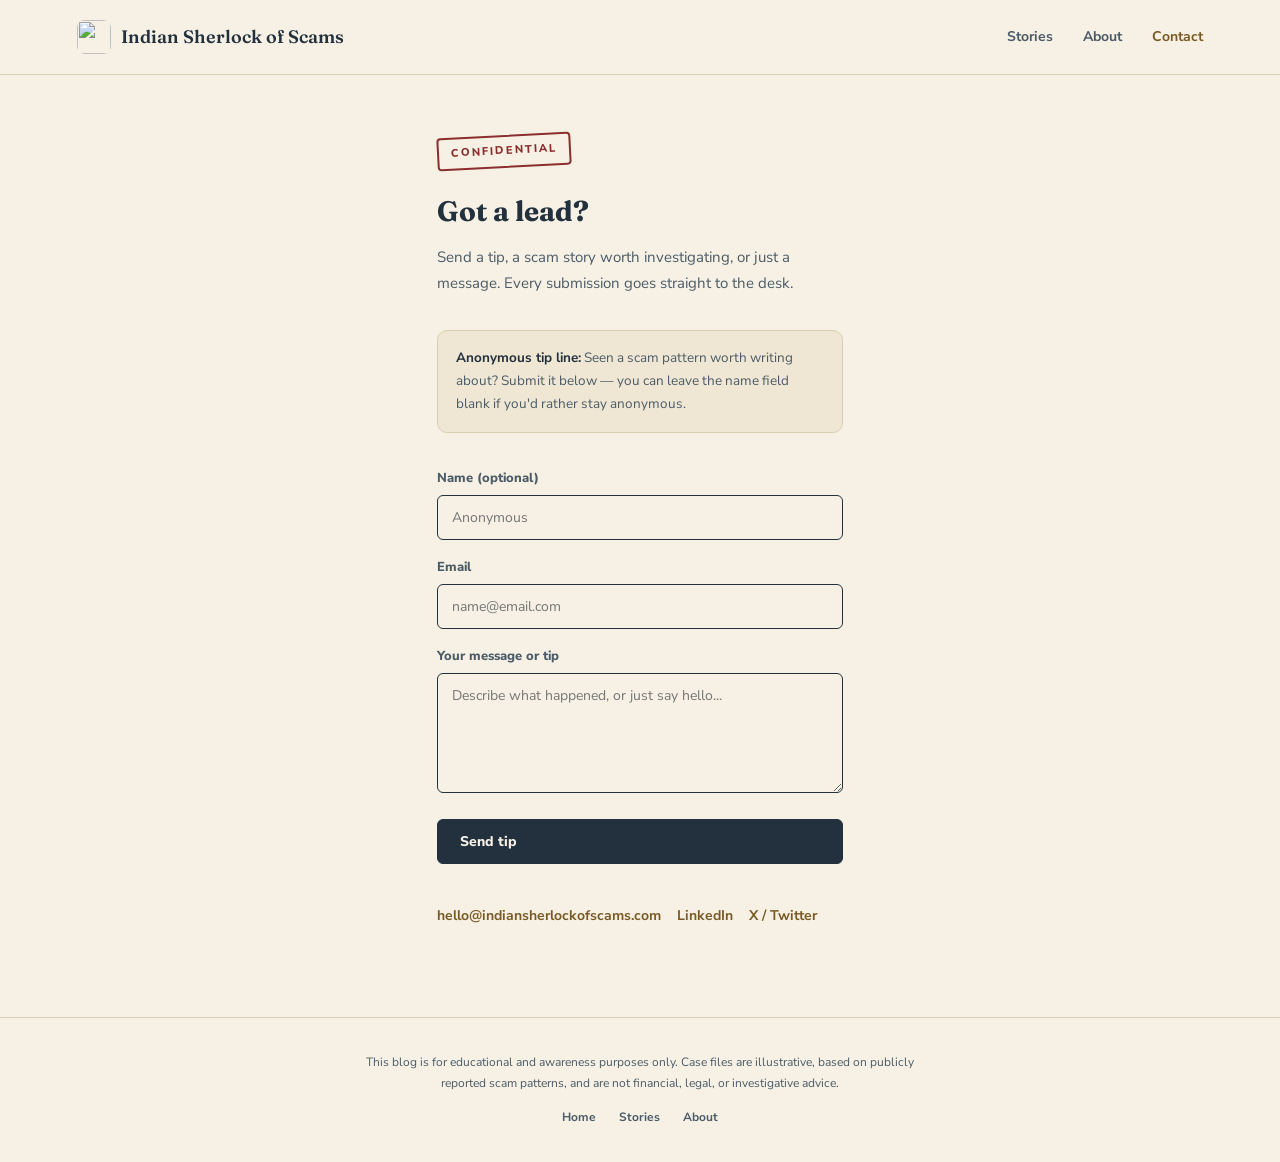
==== contact.html @ ea2a345f "Add files via upload" ====
<!DOCTYPE html>
<html lang="en">
<head>
<meta charset="UTF-8">
<meta name="viewport" content="width=device-width, initial-scale=1.0">
<title>Contact — Indian Sherlock of Scams</title>
<meta name="description" content="Send a tip, a story idea, or a message to Indian Sherlock of Scams.">
<link rel="icon" href="assets/logo-icon.svg" type="image/svg+xml">
<link rel="stylesheet" href="styles.css">
<style>
  @import url('https://fonts.googleapis.com/css2?family=Fraunces:wght@400;600;700&family=Nunito+Sans:wght@400;600;800&display=swap');

  main{ max-width:560px; margin:0 auto; padding:60px 6vw 90px; position:relative; z-index:2; }

  .confidential{
    display:inline-block;
    border:2px solid var(--stamp-red);
    color:var(--stamp-red);
    font-size:11px; font-weight:800; letter-spacing:2px;
    padding:5px 12px; border-radius:4px;
    transform:rotate(-3deg);
    margin-bottom:20px;
  }

  h1{ font-size:28px; margin:0 0 10px; }
  .lede{ color:var(--ink-soft); font-size:15px; margin:0 0 34px; }

  form{ display:flex; flex-direction:column; gap:16px; margin-bottom:40px; }
  label{ font-size:13px; font-weight:800; color:var(--ink-soft); margin-bottom:6px; display:block; }
  input, textarea{
    width:100%; padding:12px 14px;
    border:1px solid var(--ink); border-radius:6px;
    font-family:'Nunito Sans', sans-serif; font-size:14px;
    background:var(--parchment);
  }
  textarea{ min-height:120px; resize:vertical; }

  .tip-note{
    background:var(--parchment-2);
    border:1px solid var(--line);
    border-radius:10px;
    padding:16px 18px;
    font-size:13.5px;
    color:var(--ink-soft);
    margin-bottom:34px;
  }
  .tip-note strong{ color:var(--ink); }

  .links{ display:flex; gap:16px; flex-wrap:wrap; }
  .links a{ text-decoration:none; font-weight:700; font-size:14px; color:var(--gold-dark); }
</style>
</head>
<body>

<header class="site-header">
  <a class="brand" href="index.html"><img src="assets/logo-icon.svg" alt="">Indian Sherlock of Scams</a>
  <button class="nav-toggle" aria-label="Toggle menu" onclick="document.querySelector('.site-nav').classList.toggle('open')">&#9776;</button>
  <nav class="site-nav">
    <a href="stories.html">Stories</a>
    <a href="about.html">About</a>
    <a href="contact.html" class="active">Contact</a>
  </nav>
</header>

<main>
  <span class="confidential">CONFIDENTIAL</span>
  <h1>Got a lead?</h1>
  <p class="lede">Send a tip, a scam story worth investigating, or just a message. Every submission goes straight to the desk.</p>

  <div class="tip-note">
    <strong>Anonymous tip line:</strong> Seen a scam pattern worth writing about? Submit it below &mdash; you can leave the name field blank if you'd rather stay anonymous.
  </div>

  <form name="contact" method="POST" data-netlify="true">
    <input type="hidden" name="form-name" value="contact">
    <div>
      <label for="name">Name (optional)</label>
      <input type="text" id="name" name="name" placeholder="Anonymous">
    </div>
    <div>
      <label for="email">Email</label>
      <input type="email" id="email" name="email" placeholder="name@email.com" required>
    </div>
    <div>
      <label for="message">Your message or tip</label>
      <textarea id="message" name="message" placeholder="Describe what happened, or just say hello..." required></textarea>
    </div>
    <button class="btn btn-primary" type="submit">Send tip</button>
  </form>

  <div class="links">
    <a href="mailto:hello@indiansherlockofscams.com">hello@indiansherlockofscams.com</a>
    <a href="#">LinkedIn</a>
    <a href="#">X / Twitter</a>
  </div>
</main>

<footer class="site-footer">
  <p class="disclaimer">This blog is for educational and awareness purposes only. Case files are illustrative, based on publicly reported scam patterns, and are not financial, legal, or investigative advice.</p>
  <div class="foot-links">
    <a href="index.html">Home</a>
    <a href="stories.html">Stories</a>
    <a href="about.html">About</a>
  </div>
</footer>

</body>
</html>
---- styles.css ----
/* ===== Indian Sherlock of Scams — Global Styles ===== */

:root{
  --ink: #23303D;
  --ink-soft: #4B5B68;
  --parchment: #F6F1E4;
  --parchment-2: #EFE7D3;
  --parchment-3: #EAE2CC;
  --gold: #B4863A;
  --gold-dark: #7A5A24;
  --line: #D9CEB2;
  --redact: #23303D;
  --stamp-red: #8B2E2E;
}

*{ box-sizing: border-box; }

html{ scroll-behavior: smooth; }

body{
  margin:0;
  background:var(--parchment);
  color:var(--ink);
  font-family:'Nunito Sans', sans-serif;
  line-height:1.7;
}

a{ color:inherit; }

img, svg{ max-width:100%; }

/* ---- Header / Nav ---- */
header.site-header{
  position:relative;
  z-index:5;
  display:flex;
  justify-content:space-between;
  align-items:center;
  padding:20px 6vw;
  border-bottom:1px solid var(--line);
  background:var(--parchment);
}
.brand{
  display:flex;
  align-items:center;
  gap:10px;
  font-family:'Fraunces', serif;
  font-weight:600;
  font-size:18px;
  text-decoration:none;
  color:var(--ink);
}
.brand img{ width:34px; height:34px; border-radius:8px; }

nav.site-nav a{
  color:var(--ink-soft);
  text-decoration:none;
  margin-left:26px;
  font-size:14px;
  font-weight:700;
}
nav.site-nav a:hover{ color:var(--ink); }
nav.site-nav a.active{ color:var(--gold-dark); }

.nav-toggle{ display:none; }

@media (max-width:640px){
  nav.site-nav{
    position:fixed;
    top:0; right:-260px;
    width:240px; height:100vh;
    background:var(--parchment-2);
    flex-direction:column;
    padding:80px 24px;
    transition:right 0.25s ease;
    z-index:10;
    box-shadow: -6px 0 20px rgba(0,0,0,0.08);
  }
  nav.site-nav.open{ right:0; }
  nav.site-nav a{ display:block; margin:0 0 20px; font-size:16px; }
  .nav-toggle{
    display:block;
    background:none; border:none;
    font-size:22px; cursor:pointer;
    color:var(--ink);
    z-index:11;
  }
}

/* ---- Footer ---- */
footer.site-footer{
  text-align:center;
  padding:34px 20px;
  font-size:12px;
  color:var(--ink-soft);
  border-top:1px solid var(--line);
  position:relative;
  z-index:2;
}
footer.site-footer .disclaimer{
  max-width:560px;
  margin:0 auto 14px;
}
footer.site-footer .foot-links a{
  text-decoration:none;
  color:var(--ink-soft);
  margin:0 10px;
  font-weight:700;
}

/* ---- Buttons ---- */
.btn{
  display:inline-flex;
  align-items:center;
  gap:8px;
  padding:12px 22px;
  border-radius:6px;
  font-weight:800;
  font-size:14px;
  text-decoration:none;
  border:1px solid var(--ink);
  cursor:pointer;
  font-family:'Nunito Sans', sans-serif;
  transition:transform 0.15s ease, background 0.15s ease, color 0.15s ease;
}
.btn-primary{ background:var(--ink); color:var(--parchment); }
.btn-primary:hover{ background:var(--gold-dark); border-color:var(--gold-dark); }
.btn-secondary{ background:transparent; color:var(--ink); }
.btn-secondary:hover{ background:var(--ink); color:var(--parchment); }
.btn:active{ transform:scale(0.98); }

/* ---- Badges ---- */
.badge{
  display:inline-flex;
  align-items:center;
  gap:8px;
  background:var(--parchment-2);
  border:1px solid var(--line);
  color:var(--gold-dark);
  font-size:12px;
  font-weight:800;
  letter-spacing:0.06em;
  padding:6px 14px;
  border-radius:999px;
}
.badge.open::before{ content:'\25CF'; color:var(--stamp-red); font-size:10px; }
.badge.solved::before{ content:'\25CF'; color:#3B6D11; font-size:10px; }

/* ---- Currency note drift animation (ambient background) ---- */
.note{
  position:fixed;
  top:-60px;
  font-size:26px;
  opacity:0.12;
  color:var(--gold-dark);
  pointer-events:none;
  z-index:0;
  animation-name:drift;
  animation-timing-function:linear;
  animation-iteration-count:infinite;
}
@keyframes drift{
  0%{ transform:translateY(-10vh) translateX(0) rotate(0deg); }
  50%{ transform:translateY(50vh) translateX(30px) rotate(180deg); }
  100%{ transform:translateY(110vh) translateX(-20px) rotate(360deg); }
}
@media (prefers-reduced-motion: reduce){
  .note{ animation:none; opacity:0.05; }
}

/* ---- Redacted text ---- */
.redact{
  background:var(--redact);
  color:var(--redact);
  border-radius:3px;
  cursor:pointer;
  transition:background 0.25s ease, color 0.25s ease;
  padding:0 3px;
}
.redact:hover, .redact.revealed{ background:var(--parchment-2); color:var(--ink); }

/* ---- Headings ---- */
h1,h2,h3{ font-family:'Fraunces', serif; font-weight:700; color:var(--ink); }

/* ---- Skip link for accessibility ---- */
.skip-link{
  position:absolute; left:-999px; top:0;
  background:var(--ink); color:var(--parchment);
  padding:10px 16px; z-index:100;
}
.skip-link:focus{ left:10px; top:10px; }
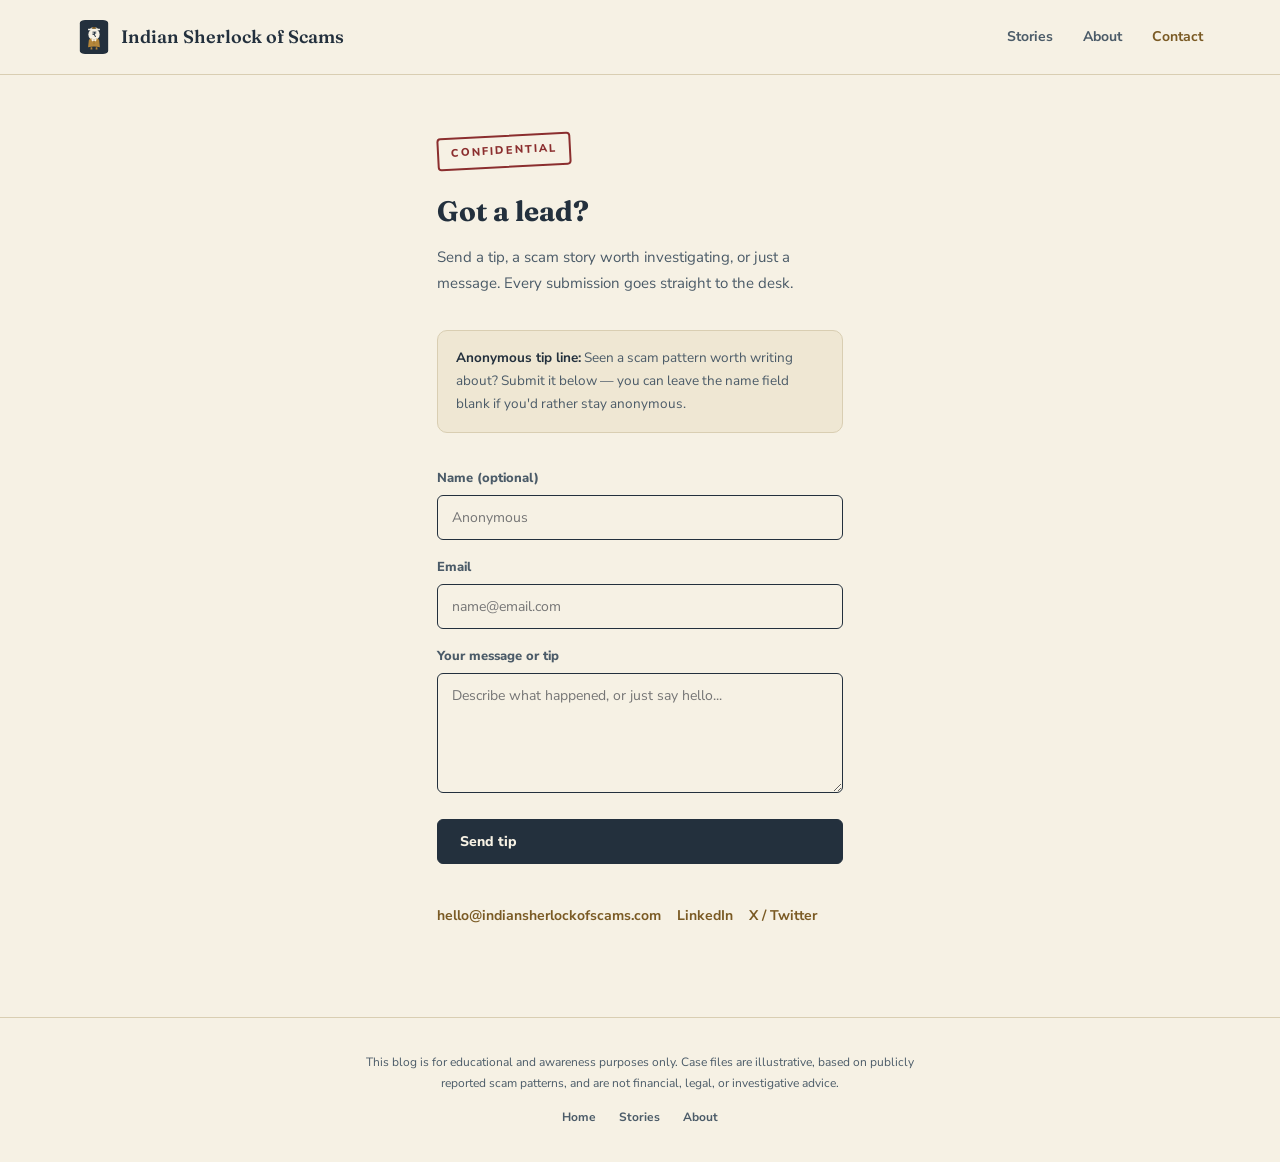
==== commit 73d519ed: "Add files via upload" ====
--- a/contact.html
+++ b/contact.html
@@ -71,7 +71,7 @@
     <strong>Anonymous tip line:</strong> Seen a scam pattern worth writing about? Submit it below &mdash; you can leave the name field blank if you'd rather stay anonymous.
   </div>
 
-  <form name="contact" method="POST" data-netlify="true">
+  <form name="contact" method="POST" data-netlify="true" action="/thank-you.html">
     <input type="hidden" name="form-name" value="contact">
     <div>
       <label for="name">Name (optional)</label>
